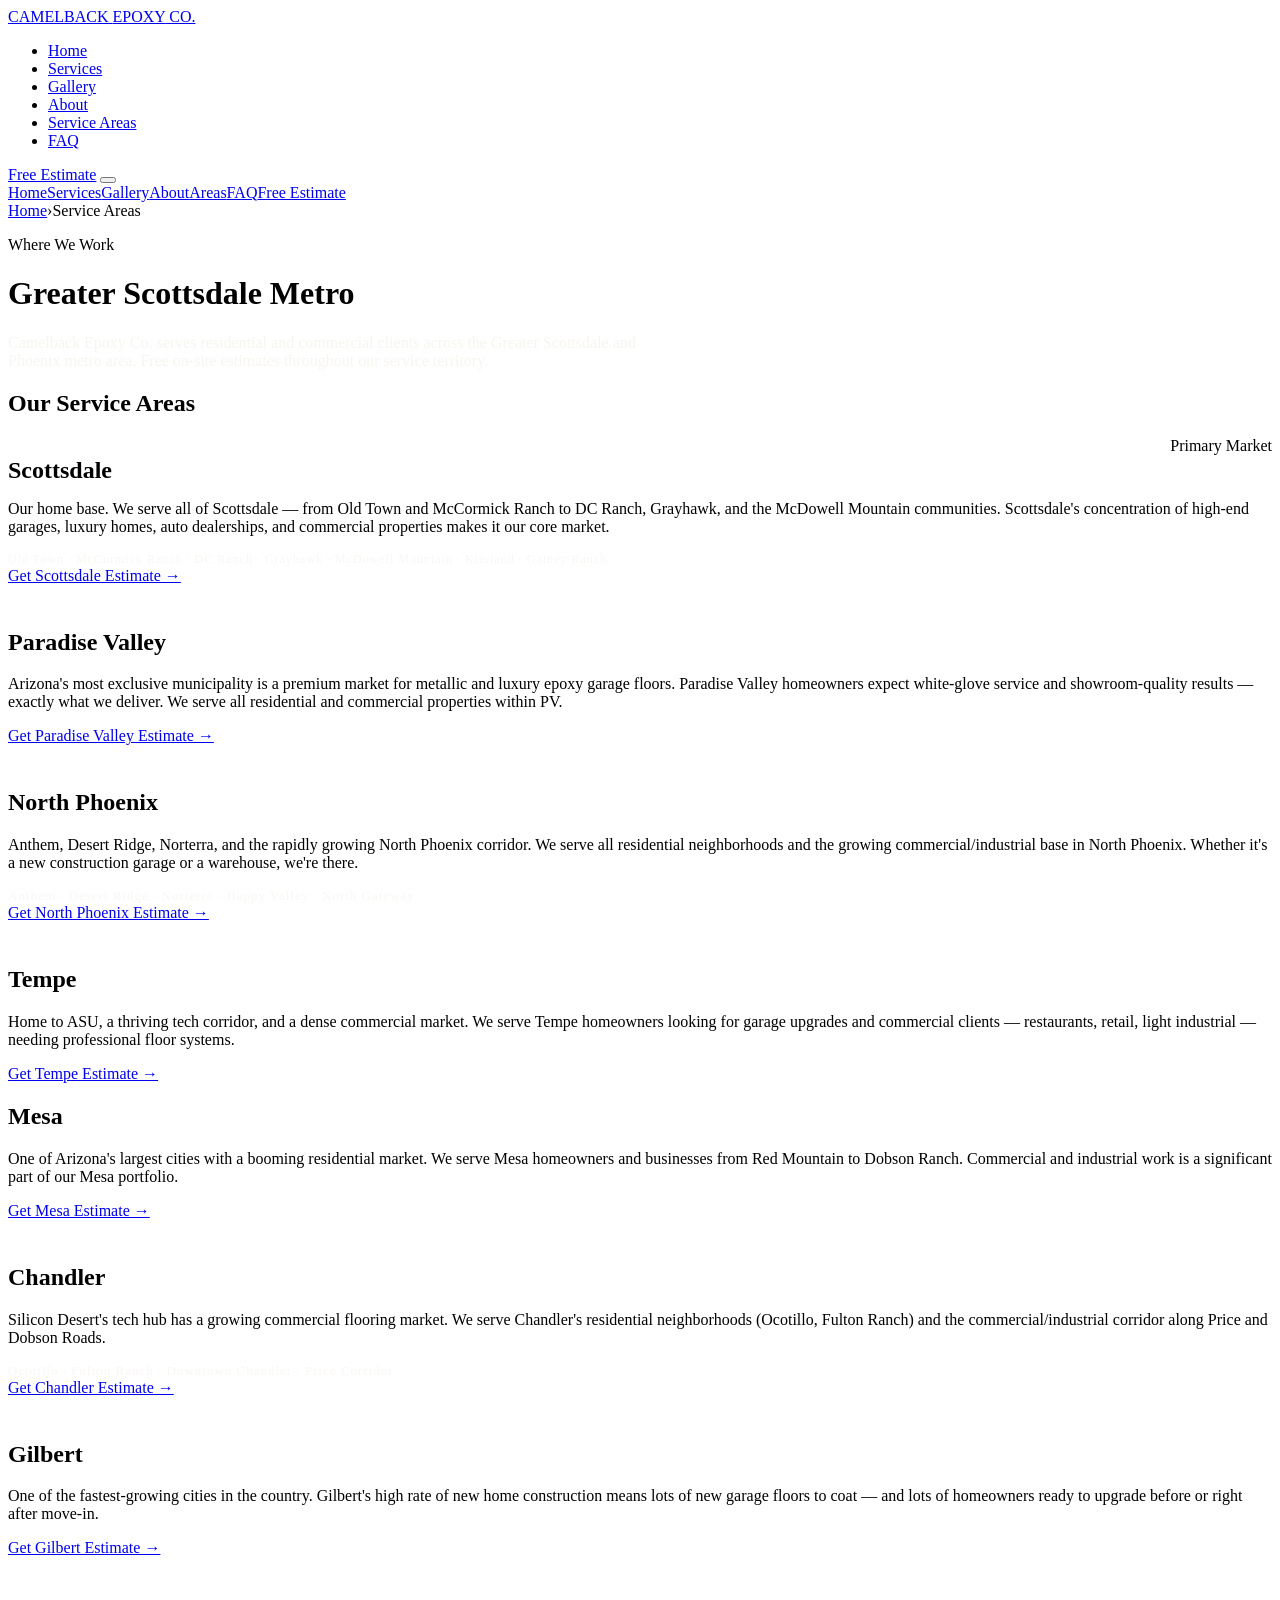
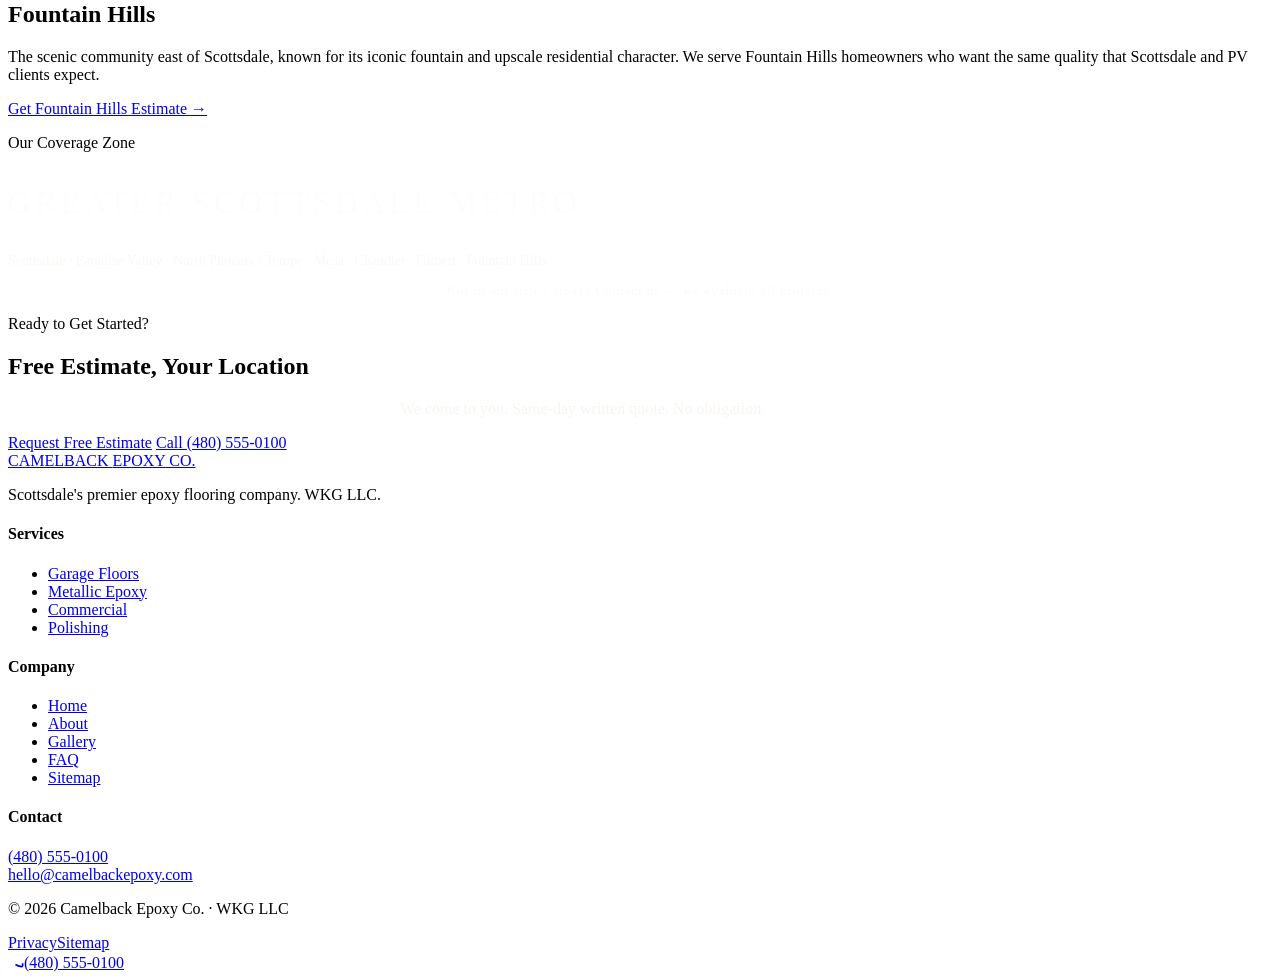
==== service-areas.html @ d3263b3a "Add files via upload" ====
<!DOCTYPE html>
<html lang="en">
<head>
  <meta charset="UTF-8"><meta name="viewport" content="width=device-width, initial-scale=1.0">
  <meta name="description" content="Camelback Epoxy Co. serves Scottsdale, Paradise Valley, North Phoenix, Tempe, Mesa, Chandler, Gilbert, and Fountain Hills. Free on-site estimates throughout Greater Phoenix AZ.">
  <meta name="keywords" content="epoxy flooring Scottsdale AZ, epoxy flooring Paradise Valley, garage floor epoxy North Phoenix, epoxy contractor Tempe AZ, epoxy floor Mesa Arizona, epoxy flooring Chandler AZ, epoxy Gilbert AZ, epoxy Fountain Hills AZ">
  <meta name="robots" content="index, follow">
  <meta property="og:title" content="Service Areas | Camelback Epoxy Co. Greater Scottsdale AZ">
  <meta property="og:url" content="https://camelbackepoxy.com/service-areas.html">
  <title>Epoxy Flooring Service Areas | Scottsdale, Paradise Valley, Phoenix, Tempe AZ</title>
  <link rel="canonical" href="https://camelbackepoxy.com/service-areas.html">
  <link rel="icon" type="image/svg+xml" href="images/favicon.svg">
  <link rel="stylesheet" href="css/style.css">
</head>
<body>
<nav class="nav" role="navigation" aria-label="Main navigation">
  <div class="nav__inner">
    <a href="index.html" class="nav__logo">CAMELBACK <span>EPOXY</span> CO.</a>
    <ul class="nav__links" role="list"><li><a href="index.html">Home</a></li><li><a href="services.html">Services</a></li><li><a href="gallery.html">Gallery</a></li><li><a href="about.html">About</a></li><li><a href="service-areas.html">Service Areas</a></li><li><a href="faq.html">FAQ</a></li></ul>
    <a href="contact.html" class="btn btn--primary nav__cta">Free Estimate</a>
    <button class="nav__hamburger" aria-label="Toggle menu"><span></span><span></span><span></span></button>
  </div>
</nav>
<nav class="nav__mobile" aria-label="Mobile navigation">
  <a href="index.html">Home</a><a href="services.html">Services</a><a href="gallery.html">Gallery</a><a href="about.html">About</a><a href="service-areas.html">Areas</a><a href="faq.html">FAQ</a><a href="contact.html" class="btn btn--primary">Free Estimate</a>
</nav>

<div class="page-hero">
  <div class="page-hero__inner">
    <nav class="breadcrumb mb-16" aria-label="Breadcrumb"><a href="index.html">Home</a><span class="breadcrumb__sep" aria-hidden="true">›</span><span>Service Areas</span></nav>
    <p class="label">Where We Work</p>
    <h1 class="display-lg mt-8">Greater <span class="text-sand">Scottsdale</span> Metro</h1>
    <p class="body-lg mt-16" style="color:rgba(245,240,232,0.65);max-width:640px;">Camelback Epoxy Co. serves residential and commercial clients across the Greater Scottsdale and Phoenix metro area. Free on-site estimates throughout our service territory.</p>
  </div>
</div>

<section class="section" aria-labelledby="areas-heading">
  <div class="container">
    <h2 class="visually-hidden" id="areas-heading">Our Service Areas</h2>
    <div class="grid-2" style="gap:64px;align-items:start;">

      <!-- Area Cards -->
      <div style="display:flex;flex-direction:column;gap:24px;">

        <article id="scottsdale" class="service-card reveal" style="border-color:rgba(200,169,110,0.3);">
          <div style="display:flex;justify-content:space-between;align-items:flex-start;margin-bottom:16px;">
            <h2 class="service-card__title" style="margin-bottom:0;">Scottsdale</h2>
            <span class="area-tag area-tag--active" style="margin:0;">Primary Market</span>
          </div>
          <p class="service-card__body">Our home base. We serve all of Scottsdale — from Old Town and McCormick Ranch to DC Ranch, Grayhawk, and the McDowell Mountain communities. Scottsdale's concentration of high-end garages, luxury homes, auto dealerships, and commercial properties makes it our core market.</p>
          <div style="margin-top:16px;display:flex;flex-wrap:wrap;gap:8px;">
            <span style="font-size:12px;color:rgba(245,240,232,0.5);font-family:var(--font-condensed);letter-spacing:1px;">Old Town · McCormick Ranch · DC Ranch · Grayhawk · McDowell Mountain · Kierland · Gainey Ranch</span>
          </div>
          <a href="contact.html" class="service-card__link" aria-label="Get estimate for Scottsdale">Get Scottsdale Estimate →</a>
        </article>

        <article id="paradise-valley" class="service-card reveal reveal-delay-1">
          <h2 class="service-card__title">Paradise Valley</h2>
          <p class="service-card__body">Arizona's most exclusive municipality is a premium market for metallic and luxury epoxy garage floors. Paradise Valley homeowners expect white-glove service and showroom-quality results — exactly what we deliver. We serve all residential and commercial properties within PV.</p>
          <a href="contact.html" class="service-card__link" aria-label="Get estimate for Paradise Valley">Get Paradise Valley Estimate →</a>
        </article>

        <article id="north-phoenix" class="service-card reveal reveal-delay-2">
          <h2 class="service-card__title">North Phoenix</h2>
          <p class="service-card__body">Anthem, Desert Ridge, Norterra, and the rapidly growing North Phoenix corridor. We serve all residential neighborhoods and the growing commercial/industrial base in North Phoenix. Whether it's a new construction garage or a warehouse, we're there.</p>
          <div style="margin-top:12px;font-size:13px;color:rgba(245,240,232,0.5);font-family:var(--font-condensed);letter-spacing:1px;">Anthem · Desert Ridge · Norterra · Happy Valley · North Gateway</div>
          <a href="contact.html" class="service-card__link" aria-label="Get estimate for North Phoenix">Get North Phoenix Estimate →</a>
        </article>

        <article id="tempe" class="service-card reveal">
          <h2 class="service-card__title">Tempe</h2>
          <p class="service-card__body">Home to ASU, a thriving tech corridor, and a dense commercial market. We serve Tempe homeowners looking for garage upgrades and commercial clients — restaurants, retail, light industrial — needing professional floor systems.</p>
          <a href="contact.html" class="service-card__link" aria-label="Get estimate for Tempe">Get Tempe Estimate →</a>
        </article>

      </div>

      <div style="display:flex;flex-direction:column;gap:24px;">

        <article id="mesa" class="service-card reveal reveal-delay-1">
          <h2 class="service-card__title">Mesa</h2>
          <p class="service-card__body">One of Arizona's largest cities with a booming residential market. We serve Mesa homeowners and businesses from Red Mountain to Dobson Ranch. Commercial and industrial work is a significant part of our Mesa portfolio.</p>
          <a href="contact.html" class="service-card__link" aria-label="Get estimate for Mesa">Get Mesa Estimate →</a>
        </article>

        <article id="chandler" class="service-card reveal reveal-delay-2">
          <h2 class="service-card__title">Chandler</h2>
          <p class="service-card__body">Silicon Desert's tech hub has a growing commercial flooring market. We serve Chandler's residential neighborhoods (Ocotillo, Fulton Ranch) and the commercial/industrial corridor along Price and Dobson Roads.</p>
          <div style="margin-top:12px;font-size:13px;color:rgba(245,240,232,0.5);font-family:var(--font-condensed);letter-spacing:1px;">Ocotillo · Fulton Ranch · Downtown Chandler · Price Corridor</div>
          <a href="contact.html" class="service-card__link" aria-label="Get estimate for Chandler">Get Chandler Estimate →</a>
        </article>

        <article id="gilbert" class="service-card reveal">
          <h2 class="service-card__title">Gilbert</h2>
          <p class="service-card__body">One of the fastest-growing cities in the country. Gilbert's high rate of new home construction means lots of new garage floors to coat — and lots of homeowners ready to upgrade before or right after move-in.</p>
          <a href="contact.html" class="service-card__link" aria-label="Get estimate for Gilbert">Get Gilbert Estimate →</a>
        </article>

        <article id="fountain-hills" class="service-card reveal reveal-delay-1">
          <h2 class="service-card__title">Fountain Hills</h2>
          <p class="service-card__body">The scenic community east of Scottsdale, known for its iconic fountain and upscale residential character. We serve Fountain Hills homeowners who want the same quality that Scottsdale and PV clients expect.</p>
          <a href="contact.html" class="service-card__link" aria-label="Get estimate for Fountain Hills">Get Fountain Hills Estimate →</a>
        </article>

      </div>
    </div>

    <!-- Map placeholder -->
    <div class="mt-64 reveal">
      <div class="area-map" role="img" aria-label="Service area map covering Greater Scottsdale metro">
        <div class="area-map__placeholder">
          <p class="label mb-8">Our Coverage Zone</p>
          <p style="font-family:var(--font-display);font-size:32px;color:rgba(245,240,232,0.15);letter-spacing:4px;">GREATER SCOTTSDALE METRO</p>
          <p style="font-size:14px;color:rgba(245,240,232,0.4);margin-top:8px;">Scottsdale · Paradise Valley · North Phoenix · Tempe · Mesa · Chandler · Gilbert · Fountain Hills</p>
        </div>
      </div>
      <p style="text-align:center;font-size:13px;color:rgba(245,240,232,0.3);margin-top:12px;font-family:var(--font-condensed);letter-spacing:1px;">Not in our listed areas? Contact us — we evaluate all projects.</p>
    </div>

  </div>
</section>

<section class="section cta-section" aria-labelledby="areas-cta-heading">
  <div class="container text-center">
    <p class="label reveal">Ready to Get Started?</p>
    <h2 class="display-md mt-8 mb-24 reveal" id="areas-cta-heading">Free Estimate, <span class="text-sand">Your Location</span></h2>
    <p class="body-lg mb-40 reveal" style="color:rgba(245,240,232,0.65);max-width:480px;margin-left:auto;margin-right:auto;">We come to you. Same-day written quote. No obligation.</p>
    <div class="btn-group reveal" style="justify-content:center;">
      <a href="contact.html" class="btn btn--primary">Request Free Estimate</a>
      <a href="tel:4805550100" class="btn btn--outline">Call (480) 555-0100</a>
    </div>
  </div>
</section>

<footer class="footer" role="contentinfo">
  <div class="footer__main">
    <div class="footer__brand"><a href="index.html" class="nav__logo">CAMELBACK <span>EPOXY</span> CO.</a><p>Scottsdale's premier epoxy flooring company. WKG LLC.</p></div>
    <div><h4 class="footer__heading">Services</h4><ul class="footer__links" role="list"><li><a href="services.html#residential">Garage Floors</a></li><li><a href="services.html#metallic">Metallic Epoxy</a></li><li><a href="services.html#commercial">Commercial</a></li><li><a href="services.html#polishing">Polishing</a></li></ul></div>
    <div><h4 class="footer__heading">Company</h4><ul class="footer__links" role="list"><li><a href="index.html">Home</a></li><li><a href="about.html">About</a></li><li><a href="gallery.html">Gallery</a></li><li><a href="faq.html">FAQ</a></li><li><a href="sitemap.html">Sitemap</a></li></ul></div>
    <div><h4 class="footer__heading">Contact</h4><div class="footer__contact-item"><a href="tel:4805550100">(480) 555-0100</a></div><div class="footer__contact-item"><a href="mailto:hello@camelbackepoxy.com">hello@camelbackepoxy.com</a></div></div>
  </div>
  <div class="footer__bottom"><p class="footer__copy">© 2026 Camelback Epoxy Co. · WKG LLC</p><div class="footer__legal"><a href="privacy.html">Privacy</a><a href="sitemap.html">Sitemap</a></div></div>
</footer>
<div class="sticky-cta"><a href="tel:4805550100" class="sticky-cta__phone" aria-label="Call us"><svg width="16" height="16" viewBox="0 0 24 24" fill="none" stroke="currentColor" stroke-width="2.5"><path d="M22 16.92v3a2 2 0 0 1-2.18 2 19.79 19.79 0 0 1-8.63-3.07"/></svg>(480) 555-0100</a></div>
<script src="js/main.js"></script>
</body>
</html>
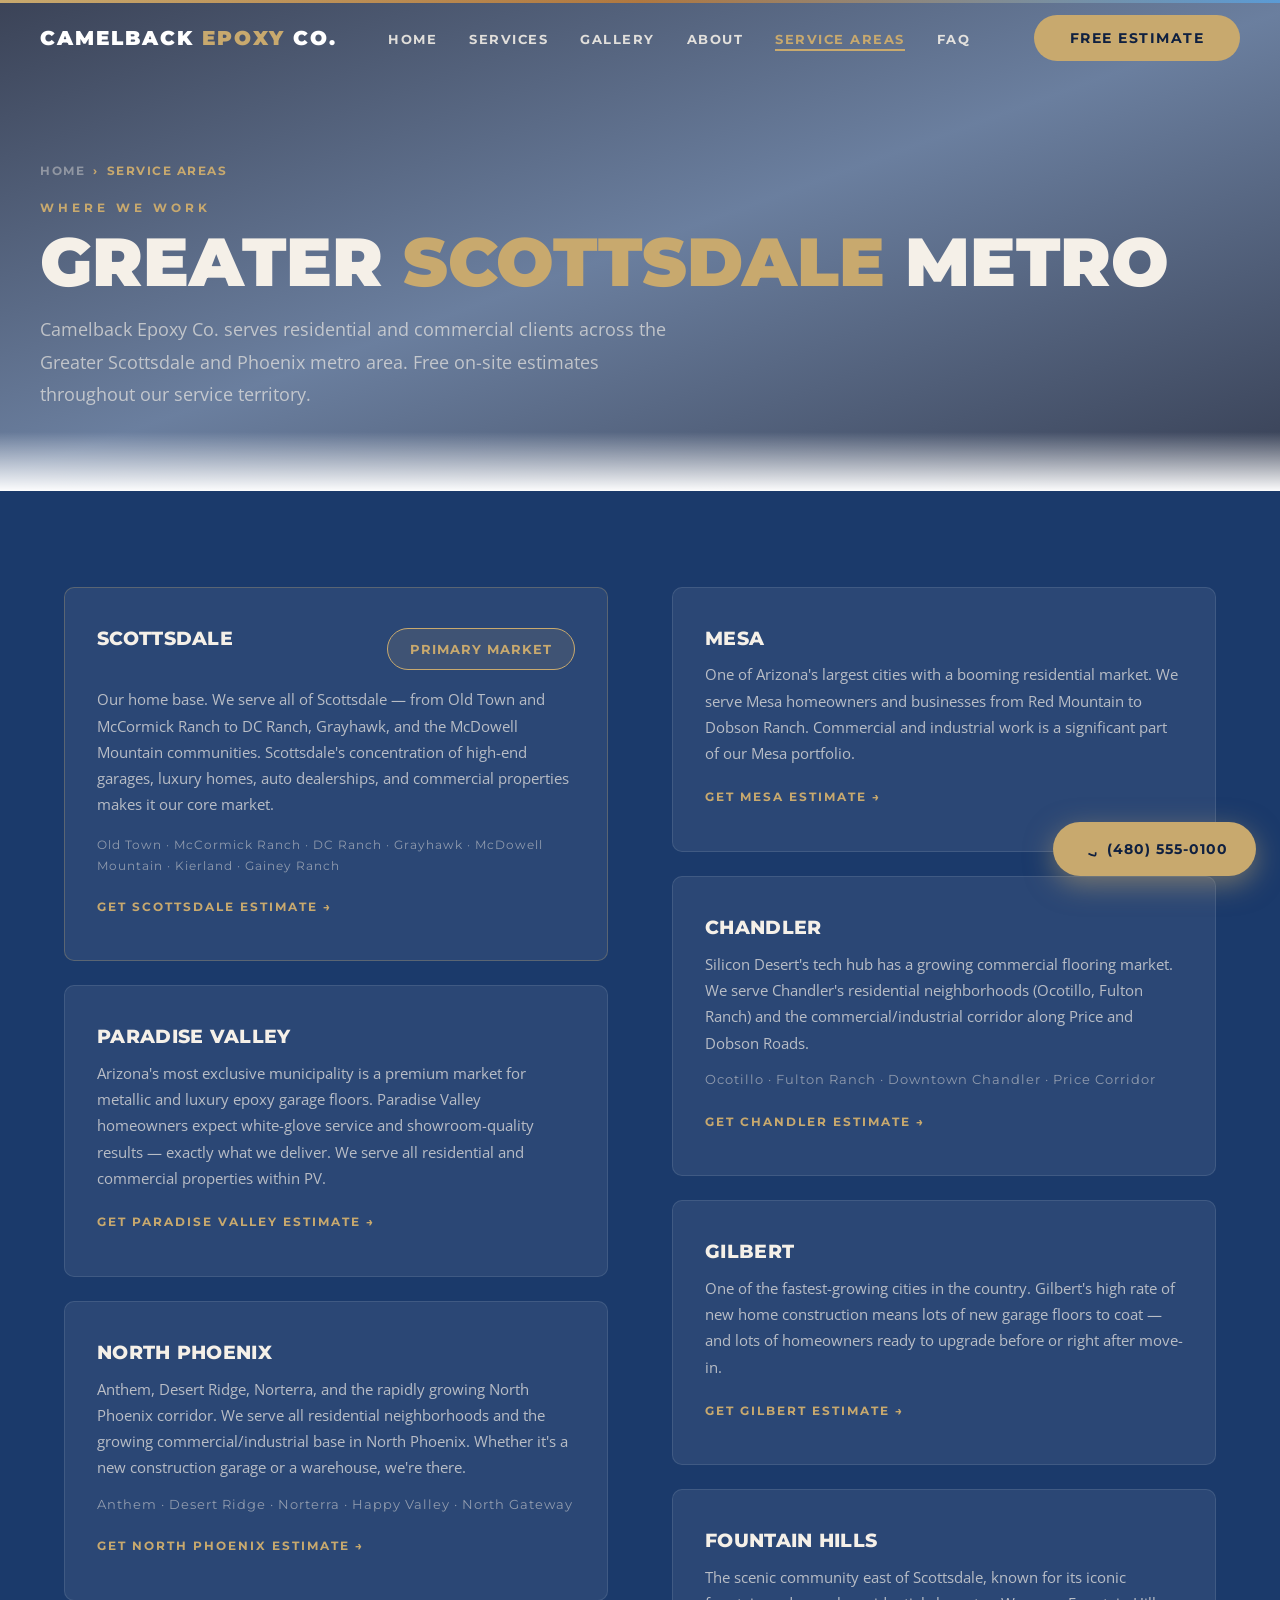
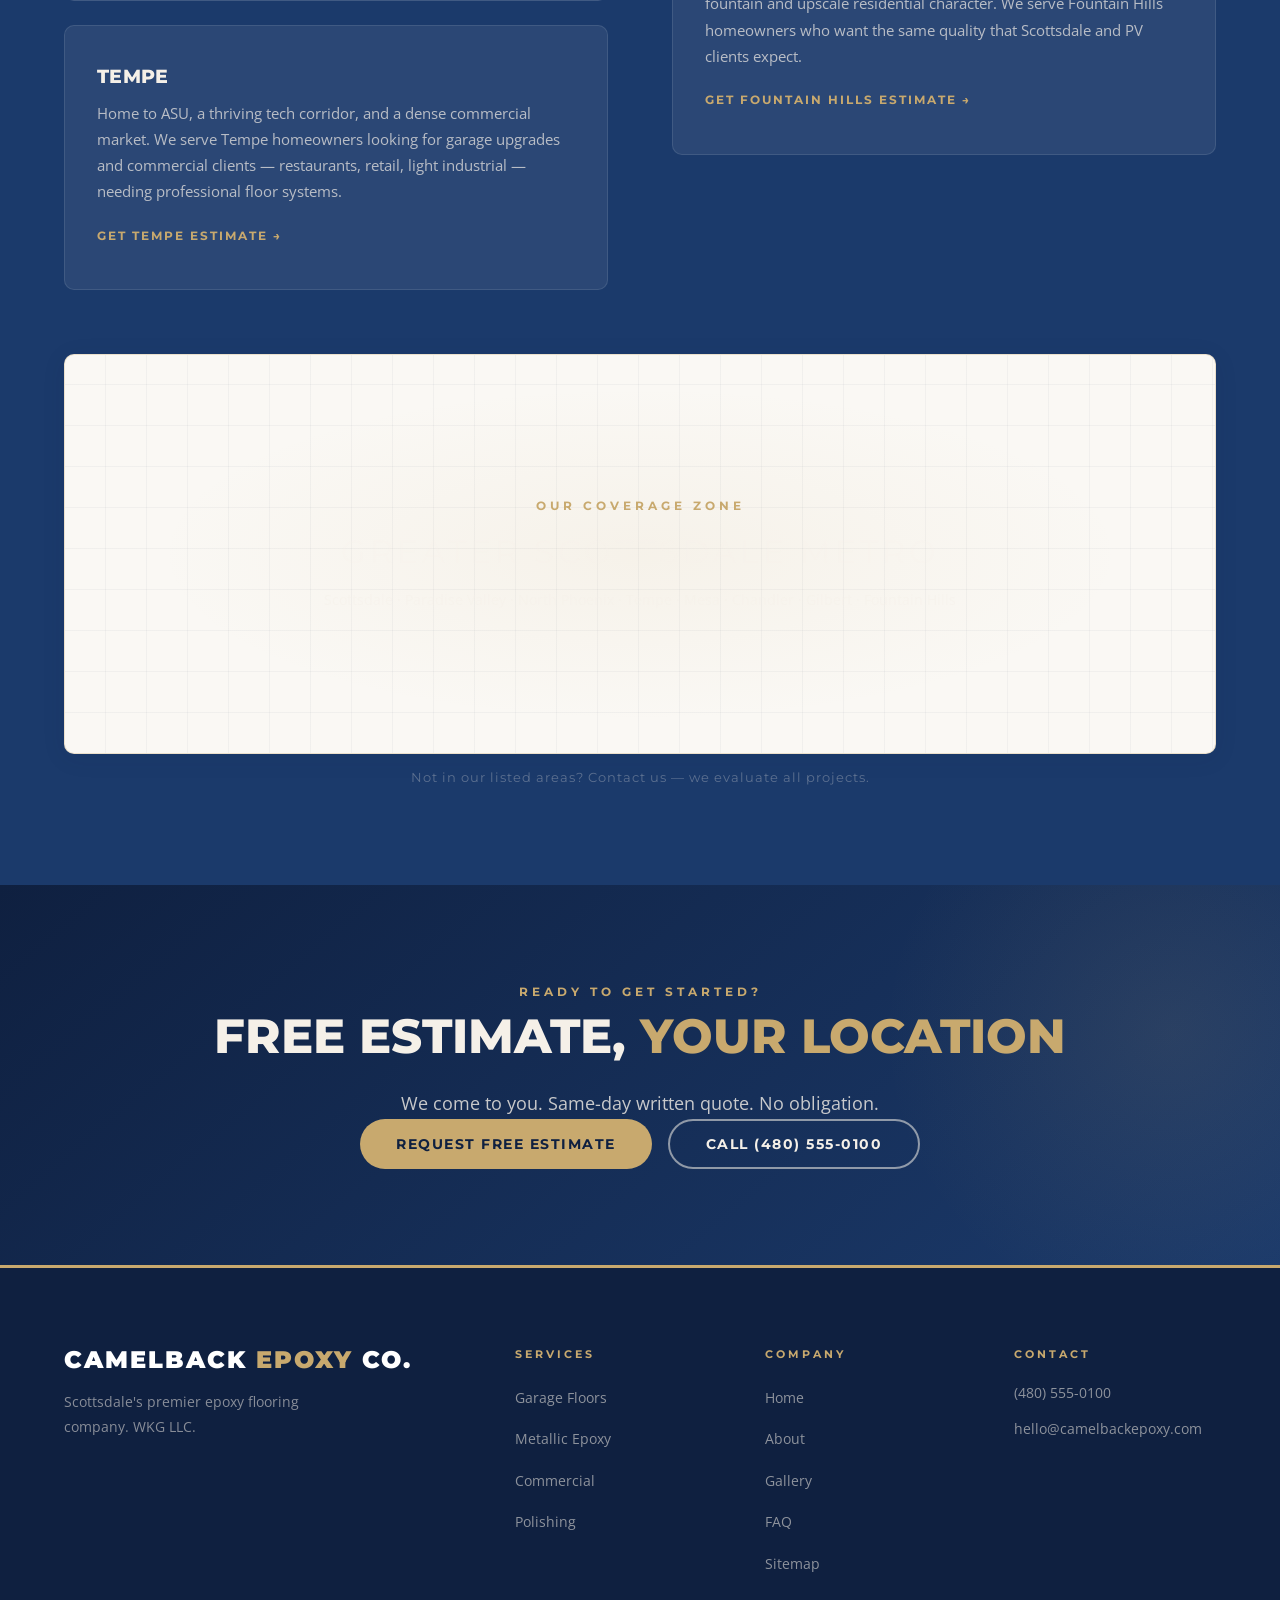
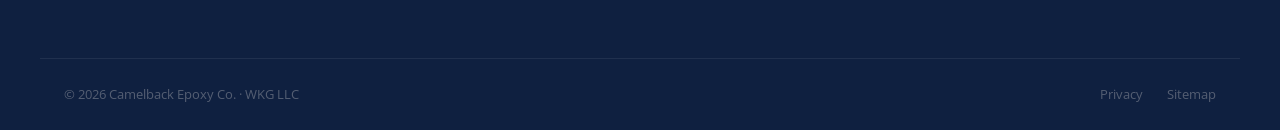
==== commit 877fb412: "Update service-areas.html" ====
--- a/service-areas.html
+++ b/service-areas.html
@@ -25,7 +25,7 @@
   <a href="index.html">Home</a><a href="services.html">Services</a><a href="gallery.html">Gallery</a><a href="about.html">About</a><a href="service-areas.html">Areas</a><a href="faq.html">FAQ</a><a href="contact.html" class="btn btn--primary">Free Estimate</a>
 </nav>
 
-<div class="page-hero">
+<div class="page-hero" style="background: linear-gradient(160deg, rgba(10,20,45,0.80) 0%, rgba(27,58,107,0.65) 50%, rgba(10,20,45,0.82) 100%), url('tyrel-johnson-I9mREsMqQL4-unsplash.jpg') center/cover no-repeat;">
   <div class="page-hero__inner">
     <nav class="breadcrumb mb-16" aria-label="Breadcrumb"><a href="index.html">Home</a><span class="breadcrumb__sep" aria-hidden="true">›</span><span>Service Areas</span></nav>
     <p class="label">Where We Work</p>
@@ -34,7 +34,7 @@
   </div>
 </div>
 
-<section class="section" aria-labelledby="areas-heading">
+<section class="section section--charcoal" aria-labelledby="areas-heading">
   <div class="container">
     <h2 class="visually-hidden" id="areas-heading">Our Service Areas</h2>
     <div class="grid-2" style="gap:64px;align-items:start;">
--- a/css/style.css
+++ b/css/style.css
@@ -0,0 +1,1382 @@
+/* ============================================================
+   CAMELBACK EPOXY CO. — style.css
+   Light & Warm Professional Design · Navy + Gold
+   ============================================================ */
+
+@import url('https://fonts.googleapis.com/css2?family=Montserrat:wght@400;600;700;800;900&family=Open+Sans:ital,wght@0,400;0,600;0,700;1,400&display=swap');
+
+/* ── Variables ── */
+:root {
+  /* Light backgrounds */
+  --white:        #FFFFFF;
+  --bg-warm:      #FAF8F4;
+  --bg-cream:     #F5F0E8;
+  --bg-card:      #F0ECE6;
+
+  /* Navy palette */
+  --navy-deep:    #0F2040;
+  --navy:         #1B3A6B;
+  --navy-mid:     #2A4A7F;
+  --navy-light:   #3D6099;
+
+  /* Gold accent */
+  --sand:         #C8A96E;
+  --sand-dark:    #B07840;
+  --sand-bg:      #FBF5E8;
+  --sand-border:  rgba(200,169,110,0.30);
+
+  /* Light-background text */
+  --text-head:    #1B3A6B;
+  --text-body:    #3D4E5F;
+  --text-muted:   #6B7A8D;
+
+  /* Dark-background text */
+  --cream:        #F5F0E8;
+
+  /* Utility */
+  --danger:       #D64045;
+  --sky:          #5B9BD5;
+
+  /* ── Legacy aliases so inline var() refs still resolve ── */
+  --obsidian:     #0F2040;
+  --charcoal:     #1B3A6B;   /* .section--charcoal bg  */
+  --iron:         #2A4A7F;   /* inline background:var(--iron) card */
+  --slate:        #6B7A8D;
+  --copper:       #B07840;
+
+  /* Typography */
+  --font-display:   'Montserrat', sans-serif;
+  --font-condensed: 'Montserrat', sans-serif;
+  --font-body:      'Open Sans', sans-serif;
+
+  /* Layout */
+  --max-w:        1200px;
+  --section-pad:  96px 0;
+  --radius:       10px;
+  --transition:   0.3s cubic-bezier(0.4, 0, 0.2, 1);
+}
+
+/* ── Reset ── */
+*, *::before, *::after { box-sizing: border-box; margin: 0; padding: 0; }
+html { scroll-behavior: smooth; font-size: 16px; }
+body {
+  background: var(--white);
+  color: var(--text-body);
+  font-family: var(--font-body);
+  font-size: 18px;
+  font-weight: 400;
+  line-height: 1.75;
+  overflow-x: hidden;
+}
+img { max-width: 100%; display: block; }
+a { color: inherit; text-decoration: none; }
+ul { list-style: none; }
+
+/* ── Layout Utilities ── */
+.container { max-width: var(--max-w); margin: 0 auto; padding: 0 24px; }
+
+/* Default section = warm white */
+.section            { padding: var(--section-pad); background: var(--white); }
+.section--light     { background: var(--bg-warm); }
+
+/* Dark navy sections — service cards, stats, areas */
+.section--charcoal  { background: var(--navy); }
+.section--iron      { background: var(--navy-mid); }
+
+.grid-2 { display: grid; grid-template-columns: 1fr 1fr; gap: 32px; }
+.grid-3 { display: grid; grid-template-columns: repeat(3, 1fr); gap: 32px; }
+.grid-4 { display: grid; grid-template-columns: repeat(4, 1fr); gap: 24px; }
+.flex { display: flex; }
+.flex-center { display: flex; align-items: center; justify-content: center; }
+.flex-between { display: flex; align-items: center; justify-content: space-between; }
+.gap-16 { gap: 16px; }
+.gap-24 { gap: 24px; }
+.text-center { text-align: center; }
+.fw-600 { font-weight: 600; }
+.text-sand   { color: var(--sand); }
+.text-sky    { color: var(--sky); }
+.text-copper { color: var(--copper); }
+.visually-hidden {
+  position: absolute; width: 1px; height: 1px;
+  overflow: hidden; clip: rect(0,0,0,0); white-space: nowrap;
+}
+
+.mt-8  { margin-top:  8px; }  .mb-8  { margin-bottom:  8px; }
+.mt-16 { margin-top: 16px; }  .mb-16 { margin-bottom: 16px; }
+.mt-24 { margin-top: 24px; }  .mb-24 { margin-bottom: 24px; }
+.mt-32 { margin-top: 32px; }  .mb-32 { margin-bottom: 32px; }
+.mt-40 { margin-top: 40px; }
+.mt-48 { margin-top: 48px; }  .mb-48 { margin-bottom: 48px; }
+.mt-64 { margin-top: 64px; }  .mb-64 { margin-bottom: 64px; }
+
+/* ── INLINE STYLE OVERRIDES ────────────────────────────────────
+   The HTML has inline style="color:rgba(245,240,232,0.65)" on a few
+   body text elements — that cream color is invisible on white/light
+   backgrounds. We override it only for light-background sections.
+   Dark sections (.section--charcoal, .cta-section) keep cream text.
+──────────────────────────────────────────────────────────────── */
+.section:not(.section--charcoal):not(.section--iron):not(.cta-section) .body-lg,
+.section:not(.section--charcoal):not(.section--iron):not(.cta-section) .section-header__body {
+  color: var(--text-body) !important;
+}
+/* Restore cream for the dark CTA section (overrides rule above) */
+.cta-section .body-lg,
+.cta-section .section-header__body {
+  color: rgba(245,240,232,0.80) !important;
+}
+
+/* ── Typography ── */
+.display-xl {
+  font-family: var(--font-display);
+  font-size: clamp(48px, 8vw, 92px);
+  font-weight: 900;
+  line-height: 1.0;
+  letter-spacing: -1px;
+  text-transform: uppercase;
+}
+.display-lg {
+  font-family: var(--font-display);
+  font-size: clamp(38px, 6vw, 68px);
+  font-weight: 900;
+  line-height: 1.05;
+  text-transform: uppercase;
+}
+.display-md {
+  font-family: var(--font-display);
+  font-size: clamp(28px, 4.5vw, 48px);
+  font-weight: 800;
+  line-height: 1.1;
+  text-transform: uppercase;
+}
+.display-sm {
+  font-family: var(--font-display);
+  font-size: clamp(22px, 3.5vw, 34px);
+  font-weight: 800;
+  line-height: 1.15;
+  text-transform: uppercase;
+}
+.label {
+  font-family: var(--font-condensed);
+  font-size: 12px;
+  font-weight: 700;
+  letter-spacing: 4px;
+  text-transform: uppercase;
+  color: var(--sand);
+}
+.body-lg { font-size: 18px; line-height: 1.8; font-weight: 400; }
+.body-md { font-size: 16px; line-height: 1.7; }
+.body-sm { font-size: 14px; line-height: 1.6; }
+
+h1, h2, h3, h4, h5, h6 {
+  font-family: var(--font-display);
+  font-weight: 800;
+  color: var(--text-head);
+  line-height: 1.15;
+}
+/* Headings on dark sections stay cream */
+.section--charcoal h1, .section--charcoal h2, .section--charcoal h3,
+.section--iron h1,     .section--iron h2,     .section--iron h3,
+.hero h1, .hero h2,    .footer h1, .footer h2, .footer h3,
+.cta-section h1, .cta-section h2, .cta-section h3,
+.page-hero h1, .page-hero h2 {
+  color: var(--cream);
+}
+
+/* ── Buttons ── */
+.btn {
+  display: inline-flex;
+  align-items: center;
+  gap: 10px;
+  font-family: var(--font-condensed);
+  font-size: 14px;
+  font-weight: 700;
+  letter-spacing: 1.5px;
+  text-transform: uppercase;
+  padding: 16px 36px;
+  border: none;
+  cursor: pointer;
+  transition: var(--transition);
+  border-radius: 50px;
+  white-space: nowrap;
+  line-height: 1;
+}
+.btn--primary {
+  background: var(--sand);
+  color: var(--navy-deep);
+}
+.btn--primary:hover {
+  background: var(--sand-dark);
+  transform: translateY(-2px);
+  box-shadow: 0 10px 32px rgba(200,169,110,0.40);
+}
+.btn--outline {
+  background: transparent;
+  color: var(--cream);
+  border: 2px solid rgba(245,240,232,0.55);
+}
+.btn--outline:hover {
+  border-color: var(--cream);
+  background: rgba(245,240,232,0.10);
+  transform: translateY(-2px);
+}
+.btn--outline-sand {
+  background: transparent;
+  color: var(--sand);
+  border: 2px solid var(--sand);
+}
+.btn--outline-sand:hover {
+  background: var(--sand);
+  color: var(--navy-deep);
+  transform: translateY(-2px);
+  box-shadow: 0 8px 28px rgba(200,169,110,0.35);
+}
+.btn--dark {
+  background: var(--navy-deep);
+  color: var(--cream);
+  border: 2px solid rgba(255,255,255,0.12);
+}
+.btn--dark:hover { border-color: var(--sand); color: var(--sand); transform: translateY(-2px); }
+.btn-group { display: flex; gap: 16px; flex-wrap: wrap; }
+
+/* On light sections, outline btn should use navy */
+.section:not(.section--charcoal):not(.section--iron):not(.cta-section) .btn--outline {
+  color: var(--navy);
+  border-color: var(--navy);
+}
+.section:not(.section--charcoal):not(.section--iron):not(.cta-section) .btn--outline:hover {
+  background: var(--navy);
+  color: var(--white);
+}
+
+/* ── Navigation ── */
+.nav {
+  position: fixed;
+  top: 0; left: 0; right: 0;
+  z-index: 1000;
+  padding: 0 24px;
+  transition: background var(--transition), box-shadow var(--transition);
+}
+.nav.scrolled {
+  background: #ffffff;
+  box-shadow: 0 2px 20px rgba(15,32,64,0.10);
+}
+.nav__inner {
+  max-width: var(--max-w);
+  margin: 0 auto;
+  height: 76px;
+  display: flex;
+  align-items: center;
+  justify-content: space-between;
+}
+.nav__logo {
+  font-family: var(--font-display);
+  font-size: 20px;
+  font-weight: 900;
+  letter-spacing: 2px;
+  text-transform: uppercase;
+  color: var(--white);
+  line-height: 1;
+  transition: color var(--transition);
+}
+.nav__logo span { color: var(--sand); }
+.nav.scrolled .nav__logo { color: var(--navy); }
+
+.nav__links { display: flex; align-items: center; gap: 32px; }
+.nav__links a {
+  font-family: var(--font-condensed);
+  font-size: 13px;
+  font-weight: 700;
+  letter-spacing: 1.5px;
+  text-transform: uppercase;
+  color: rgba(245,240,232,0.88);
+  transition: color var(--transition);
+  position: relative;
+}
+.nav.scrolled .nav__links a { color: var(--navy); }
+.nav__links a::after {
+  content: '';
+  position: absolute;
+  bottom: -4px; left: 0; right: 0;
+  height: 2px;
+  background: var(--sand);
+  transform: scaleX(0);
+  transition: transform var(--transition);
+  transform-origin: left;
+}
+.nav__links a:hover,
+.nav__links a.active { color: var(--sand); }
+.nav.scrolled .nav__links a:hover,
+.nav.scrolled .nav__links a.active { color: var(--sand-dark); }
+.nav__links a:hover::after,
+.nav__links a.active::after { transform: scaleX(1); }
+
+.nav__cta { margin-left: 12px; }
+
+.nav__hamburger {
+  display: none;
+  flex-direction: column;
+  gap: 5px;
+  cursor: pointer;
+  padding: 8px;
+  background: none;
+  border: none;
+}
+.nav__hamburger span {
+  display: block;
+  width: 24px;
+  height: 2px;
+  background: var(--cream);
+  transition: var(--transition);
+  border-radius: 2px;
+}
+.nav.scrolled .nav__hamburger span { background: var(--navy); }
+.nav__hamburger.open span:nth-child(1) { transform: rotate(45deg) translate(5px, 5px); }
+.nav__hamburger.open span:nth-child(2) { opacity: 0; transform: scaleX(0); }
+.nav__hamburger.open span:nth-child(3) { transform: rotate(-45deg) translate(5px, -5px); }
+
+.nav__mobile {
+  display: none;
+  position: fixed;
+  top: 76px; left: 0; right: 0; bottom: 0;
+  background: var(--navy-deep);
+  flex-direction: column;
+  align-items: center;
+  justify-content: center;
+  gap: 28px;
+  z-index: 999;
+  border-top: 3px solid var(--sand);
+}
+.nav__mobile.open { display: flex; }
+.nav__mobile a {
+  font-family: var(--font-display);
+  font-size: 26px;
+  font-weight: 900;
+  letter-spacing: 2px;
+  text-transform: uppercase;
+  color: var(--cream);
+  transition: color var(--transition);
+}
+.nav__mobile a:hover { color: var(--sand); }
+.nav__mobile .btn--primary {
+  font-size: 16px;
+  padding: 18px 48px;
+  margin-top: 8px;
+}
+
+/* ── Hero ── */
+.hero {
+  position: relative;
+  min-height: 100vh;
+  display: flex;
+  align-items: center;
+  overflow: hidden;
+  background: var(--navy-deep);
+}
+.hero__bg {
+  position: absolute;
+  inset: 0;
+  background:
+    linear-gradient(140deg, rgba(15,32,64,0.95) 0%, rgba(27,58,107,0.80) 50%, rgba(15,32,64,0.93) 100%),
+    url('../images/hero-floor.jpg') center / cover no-repeat;
+}
+.hero__bg::after {
+  content: '';
+  position: absolute;
+  inset: 0;
+  background:
+    radial-gradient(ellipse 65% 75% at 90% 45%, rgba(200,169,110,0.15) 0%, transparent 65%),
+    radial-gradient(ellipse 40% 55% at 10% 85%, rgba(176,120,64,0.10) 0%, transparent 60%);
+}
+.hero__bg::before {
+  content: '';
+  position: absolute;
+  inset: 0;
+  z-index: 1;
+  opacity: 0.04;
+  background-image: url("data:image/svg+xml,%3Csvg viewBox='0 0 256 256' xmlns='http://www.w3.org/2000/svg'%3E%3Cfilter id='n'%3E%3CfeTurbulence type='fractalNoise' baseFrequency='0.85' numOctaves='4' stitchTiles='stitch'/%3E%3C/filter%3E%3Crect width='100%25' height='100%25' filter='url(%23n)'/%3E%3C/svg%3E");
+  background-size: 200px 200px;
+}
+.hero__content {
+  position: relative;
+  z-index: 2;
+  padding: 148px 24px 108px;
+  max-width: var(--max-w);
+  margin: 0 auto;
+  width: 100%;
+}
+.hero__eyebrow {
+  display: inline-flex;
+  align-items: center;
+  gap: 14px;
+  margin-bottom: 28px;
+  animation: fadeUp 0.8s ease both;
+}
+.hero__eyebrow::before {
+  content: '';
+  display: block;
+  width: 40px;
+  height: 2px;
+  background: var(--sand);
+  flex-shrink: 0;
+}
+.hero__eyebrow .label { color: var(--sand); }
+
+.hero__title {
+  font-family: var(--font-display);
+  font-size: clamp(52px, 9vw, 106px);
+  font-weight: 900;
+  line-height: 0.95;
+  letter-spacing: -1px;
+  text-transform: uppercase;
+  color: var(--white);
+  max-width: 860px;
+  animation: fadeUp 0.8s 0.1s ease both;
+}
+.hero__title .accent { color: var(--sand); display: block; }
+
+.hero__subtitle {
+  margin-top: 28px;
+  font-size: clamp(16px, 2vw, 20px);
+  font-weight: 400;
+  color: rgba(245,240,232,0.82);
+  max-width: 560px;
+  line-height: 1.8;
+  animation: fadeUp 0.8s 0.2s ease both;
+}
+.hero__actions { margin-top: 44px; animation: fadeUp 0.8s 0.3s ease both; }
+
+.hero__badges {
+  display: flex;
+  gap: 12px;
+  margin-top: 52px;
+  flex-wrap: wrap;
+  animation: fadeUp 0.8s 0.4s ease both;
+}
+.hero__badge {
+  display: flex;
+  align-items: center;
+  gap: 10px;
+  background: rgba(15,32,64,0.55);
+  border: 1px solid var(--sand-border);
+  border-radius: 50px;
+  padding: 10px 18px;
+  backdrop-filter: blur(8px);
+}
+.hero__badge-icon {
+  color: var(--sand);
+  font-size: 14px;
+  flex-shrink: 0;
+  line-height: 1;
+}
+.hero__badge-text {
+  font-family: var(--font-condensed);
+  font-size: 12px;
+  font-weight: 700;
+  letter-spacing: 0.5px;
+  color: rgba(245,240,232,0.92);
+  text-transform: uppercase;
+  white-space: nowrap;
+}
+.hero__scroll {
+  position: absolute;
+  bottom: 40px;
+  left: 50%;
+  transform: translateX(-50%);
+  z-index: 2;
+  display: flex;
+  flex-direction: column;
+  align-items: center;
+  gap: 8px;
+  color: rgba(245,240,232,0.40);
+  font-family: var(--font-condensed);
+  font-size: 10px;
+  letter-spacing: 3px;
+  text-transform: uppercase;
+  animation: fadeIn 1s 1.2s ease both;
+}
+.hero__scroll-line {
+  width: 1px;
+  height: 48px;
+  background: linear-gradient(to bottom, var(--sand), transparent);
+  animation: scrollPulse 2.2s ease-in-out infinite;
+}
+
+/* ── Trust Bar ── */
+.trust-bar {
+  background: var(--sand);
+  padding: 16px 24px;
+  position: relative;
+  z-index: 10;
+}
+.trust-bar__inner {
+  max-width: var(--max-w);
+  margin: 0 auto;
+  display: flex;
+  align-items: center;
+  justify-content: center;
+  gap: 40px;
+  flex-wrap: wrap;
+}
+.trust-bar__item {
+  font-family: var(--font-condensed);
+  font-size: 12px;
+  font-weight: 700;
+  letter-spacing: 1.5px;
+  text-transform: uppercase;
+  color: var(--navy-deep);
+  display: flex;
+  align-items: center;
+  gap: 8px;
+}
+.trust-bar__item svg { flex-shrink: 0; }
+.trust-bar__divider {
+  width: 1px;
+  height: 18px;
+  background: rgba(15,32,64,0.22);
+}
+
+/* ── Section Header ── */
+.section-header { margin-bottom: 60px; }
+.section-header--center { text-align: center; }
+.section-header--center .section-header__body { margin: 16px auto 0; max-width: 600px; }
+.section-header__body { margin-top: 16px; max-width: 640px; }
+
+/* On dark sections, section-header body text = cream */
+.section--charcoal .section-header__body,
+.section--iron .section-header__body {
+  color: rgba(245,240,232,0.72);
+}
+/* On light sections - handled by the !important override above */
+
+/* ── Service Cards ── */
+/* These live inside .section--charcoal (navy bg) */
+.service-card {
+  background: rgba(255,255,255,0.07);
+  border: 1px solid rgba(255,255,255,0.10);
+  border-radius: var(--radius);
+  padding: 40px 32px;
+  transition: var(--transition);
+  position: relative;
+  overflow: hidden;
+}
+.service-card::before {
+  content: '';
+  position: absolute;
+  top: 0; left: 0; right: 0;
+  height: 3px;
+  background: linear-gradient(90deg, var(--sand), var(--sand-dark));
+  transform: scaleX(0);
+  transform-origin: left;
+  transition: transform 0.35s ease;
+}
+.service-card:hover {
+  border-color: rgba(200,169,110,0.40);
+  transform: translateY(-6px);
+  box-shadow: 0 20px 56px rgba(0,0,0,0.30);
+  background: rgba(255,255,255,0.11);
+}
+.service-card:hover::before { transform: scaleX(1); }
+.service-card__icon {
+  width: 56px;
+  height: 56px;
+  background: rgba(200,169,110,0.14);
+  border: 1px solid var(--sand-border);
+  border-radius: var(--radius);
+  display: flex;
+  align-items: center;
+  justify-content: center;
+  margin-bottom: 24px;
+  font-size: 24px;
+  line-height: 1;
+}
+.service-card__title {
+  font-family: var(--font-display);
+  font-size: 19px;
+  font-weight: 800;
+  text-transform: uppercase;
+  letter-spacing: 0.3px;
+  margin-bottom: 12px;
+  color: var(--white);
+}
+.service-card__body {
+  font-size: 15px;
+  color: rgba(245,240,232,0.70);
+  line-height: 1.75;
+}
+.service-card__price {
+  margin-top: 20px;
+  font-family: var(--font-condensed);
+  font-size: 13px;
+  font-weight: 700;
+  letter-spacing: 1px;
+  color: var(--sand);
+}
+.service-card__link {
+  display: inline-flex;
+  align-items: center;
+  gap: 6px;
+  margin-top: 20px;
+  font-family: var(--font-condensed);
+  font-size: 12px;
+  font-weight: 700;
+  letter-spacing: 2px;
+  text-transform: uppercase;
+  color: var(--sand);
+  transition: gap var(--transition);
+}
+.service-card__link:hover { gap: 12px; }
+
+/* ── Stats Bar ── */
+/* .stats-bar is inside .section--charcoal (navy) */
+.stats-bar { padding: 72px 0; }
+.stats-grid {
+  display: grid;
+  grid-template-columns: repeat(4, 1fr);
+  gap: 2px;
+  background: rgba(255,255,255,0.08);
+  border-radius: var(--radius);
+  overflow: hidden;
+}
+.stat-item {
+  background: rgba(255,255,255,0.04);
+  padding: 52px 24px;
+  text-align: center;
+  transition: background var(--transition);
+}
+.stat-item:hover { background: rgba(200,169,110,0.10); }
+.stat-item__number {
+  font-family: var(--font-display);
+  font-size: 64px;
+  font-weight: 900;
+  line-height: 1;
+  color: var(--sand);
+  letter-spacing: -1px;
+}
+.stat-item__label {
+  margin-top: 10px;
+  font-family: var(--font-condensed);
+  font-size: 12px;
+  font-weight: 700;
+  letter-spacing: 2.5px;
+  text-transform: uppercase;
+  color: rgba(245,240,232,0.52);
+}
+
+/* ── Process Steps ── */
+/* The process panel uses inline background:var(--iron) — a navy card on the
+   white "Why Camelback" section, giving it a great dark-panel contrast. */
+.process-step {
+  display: flex;
+  gap: 24px;
+  padding: 32px 0;
+  border-bottom: 1px solid rgba(255,255,255,0.08);
+  transition: var(--transition);
+}
+.process-step:last-child { border-bottom: none; padding-bottom: 0; }
+.process-step:first-child { padding-top: 0; }
+.process-step:hover .process-step__num {
+  color: var(--sand);
+  border-color: var(--sand);
+  background: rgba(200,169,110,0.12);
+}
+.process-step__num {
+  font-family: var(--font-display);
+  font-size: 36px;
+  font-weight: 900;
+  line-height: 1;
+  color: rgba(200,169,110,0.35);
+  border: 2px solid rgba(200,169,110,0.22);
+  width: 68px;
+  height: 68px;
+  display: flex;
+  align-items: center;
+  justify-content: center;
+  flex-shrink: 0;
+  transition: var(--transition);
+  border-radius: var(--radius);
+}
+.process-step__content { flex: 1; padding-top: 4px; }
+.process-step__title {
+  font-family: var(--font-display);
+  font-size: 17px;
+  font-weight: 800;
+  text-transform: uppercase;
+  color: var(--white);
+  margin-bottom: 6px;
+}
+.process-step__body {
+  font-size: 14px;
+  color: rgba(245,240,232,0.65);
+  line-height: 1.7;
+}
+
+/* ── Testimonials ── */
+/* .testimonial-card on a white .section background */
+.testimonial-card {
+  background: var(--bg-card);
+  border-radius: var(--radius);
+  padding: 36px;
+  border-left: 4px solid var(--sand);
+  box-shadow: 0 4px 24px rgba(15,32,64,0.08);
+  transition: transform var(--transition), box-shadow var(--transition);
+}
+.testimonial-card:hover {
+  transform: translateY(-4px);
+  box-shadow: 0 16px 48px rgba(15,32,64,0.14);
+}
+.testimonial-card__stars {
+  display: flex;
+  gap: 3px;
+  color: var(--sand);
+  font-size: 18px;
+  margin-bottom: 16px;
+  letter-spacing: 2px;
+}
+.testimonial-card__quote {
+  font-size: 15px;
+  font-style: italic;
+  font-weight: 400;
+  line-height: 1.85;
+  color: var(--text-body);
+  margin-bottom: 24px;
+}
+.testimonial-card__author {
+  display: flex;
+  align-items: center;
+  gap: 14px;
+}
+.testimonial-card__avatar {
+  width: 48px;
+  height: 48px;
+  border-radius: 50%;
+  background: linear-gradient(135deg, var(--sand), var(--sand-dark));
+  display: flex;
+  align-items: center;
+  justify-content: center;
+  font-family: var(--font-condensed);
+  font-weight: 700;
+  font-size: 16px;
+  color: var(--navy-deep);
+  flex-shrink: 0;
+}
+.testimonial-card__name {
+  font-family: var(--font-condensed);
+  font-size: 15px;
+  font-weight: 700;
+  color: var(--text-head);
+  letter-spacing: 0.3px;
+}
+.testimonial-card__location {
+  font-size: 13px;
+  color: var(--text-muted);
+  margin-top: 2px;
+}
+
+/* ── Gallery Grid ── */
+.gallery-grid {
+  display: grid;
+  grid-template-columns: repeat(3, 1fr);
+  gap: 6px;
+  border-radius: var(--radius);
+  overflow: hidden;
+}
+.gallery-item {
+  position: relative;
+  aspect-ratio: 4 / 3;
+  overflow: hidden;
+  cursor: pointer;
+  background: var(--navy-mid);
+}
+.gallery-item__img { width: 100%; height: 100%; object-fit: cover; transition: transform 0.5s ease; }
+.gallery-item:hover .gallery-item__img { transform: scale(1.06); }
+.gallery-item__overlay {
+  position: absolute;
+  inset: 0;
+  background: linear-gradient(to top, rgba(15,32,64,0.92) 0%, transparent 55%);
+  display: flex;
+  align-items: flex-end;
+  padding: 20px;
+  opacity: 0;
+  transition: opacity var(--transition);
+}
+.gallery-item:hover .gallery-item__overlay { opacity: 1; }
+.gallery-item__label {
+  font-family: var(--font-condensed);
+  font-size: 13px;
+  font-weight: 700;
+  letter-spacing: 1.5px;
+  text-transform: uppercase;
+  color: var(--white);
+}
+/* Epoxy floor color simulations */
+.gallery-item--epoxy-1 { background: linear-gradient(135deg,#2a2218 0%,#1a1508 30%,#3d300d 60%,#2a1f06 100%); }
+.gallery-item--epoxy-2 { background: linear-gradient(135deg,#0f1a32 0%,#162240 40%,#0d2e55 70%,#3d2865 100%); }
+.gallery-item--epoxy-3 { background: linear-gradient(135deg,#c8936b 0%,#b8815a 30%,#987050 60%,#7a5840 100%); }
+.gallery-item--epoxy-4 { background: linear-gradient(135deg,#0f200f 0%,#1e3a1e 40%,#2a4a2a 70%,#376037 100%); }
+.gallery-item--epoxy-5 { background: linear-gradient(135deg,#1a1a2a 0%,#111128 30%,#080818 60%,#1e1e3a 100%); }
+.gallery-item--epoxy-6 { background: linear-gradient(135deg,#2e1e0e 0%,#3e2e1e 30%,#4e3e2e 60%,#5e4e3e 100%); }
+.gallery-item::after {
+  content: '';
+  position: absolute;
+  inset: 0;
+  background: repeating-linear-gradient(
+    45deg, transparent, transparent 3px,
+    rgba(255,255,255,0.012) 3px, rgba(255,255,255,0.012) 6px
+  );
+  pointer-events: none;
+}
+
+/* Gallery masonry / card (gallery.html) */
+.gallery-masonry { display: grid; grid-template-columns: repeat(3,1fr); gap: 20px; }
+.gallery-card {
+  border-radius: var(--radius);
+  overflow: hidden;
+  background: var(--bg-warm);
+  border: 1px solid rgba(200,169,110,0.18);
+  transition: var(--transition);
+  box-shadow: 0 2px 12px rgba(15,32,64,0.07);
+}
+.gallery-card:hover { transform: translateY(-4px); box-shadow: 0 16px 40px rgba(15,32,64,0.14); }
+.gallery-card__floor { height: 220px; background: var(--navy-mid); }
+.gallery-card__info { padding: 20px 24px; }
+.gallery-card__title {
+  font-family: var(--font-display);
+  font-size: 16px;
+  font-weight: 800;
+  text-transform: uppercase;
+  color: var(--text-head);
+  margin-bottom: 6px;
+}
+.gallery-card__tag {
+  font-family: var(--font-condensed);
+  font-size: 11px;
+  font-weight: 700;
+  letter-spacing: 2px;
+  text-transform: uppercase;
+  color: var(--sand);
+}
+
+/* Filter bar (gallery.html) */
+.filter-bar { display: flex; gap: 10px; flex-wrap: wrap; margin-bottom: 40px; }
+.filter-btn {
+  font-family: var(--font-condensed);
+  font-size: 12px;
+  font-weight: 700;
+  letter-spacing: 1.5px;
+  text-transform: uppercase;
+  padding: 10px 22px;
+  border-radius: 50px;
+  border: 1px solid var(--sand-border);
+  background: transparent;
+  color: var(--text-muted);
+  cursor: pointer;
+  transition: var(--transition);
+}
+.filter-btn:hover,
+.filter-btn.active { background: var(--sand); border-color: var(--sand); color: var(--navy-deep); }
+
+/* ── CTA / Lead Capture Section ── */
+.cta-section {
+  background: linear-gradient(140deg, var(--navy-deep) 0%, var(--navy) 100%);
+  position: relative;
+  overflow: hidden;
+}
+.cta-section::before {
+  content: '';
+  position: absolute;
+  top: -40%; right: -15%;
+  width: 600px; height: 600px;
+  border-radius: 50%;
+  background: radial-gradient(circle, rgba(200,169,110,0.10) 0%, transparent 68%);
+  pointer-events: none;
+}
+.cta-section .container { position: relative; z-index: 1; }
+
+/* ── Lead Form ── */
+.lead-form {
+  background: rgba(255,255,255,0.06);
+  border: 1px solid var(--sand-border);
+  border-radius: var(--radius);
+  padding: 44px 40px;
+}
+.form-group { margin-bottom: 20px; }
+.form-label {
+  display: block;
+  font-family: var(--font-condensed);
+  font-size: 11px;
+  font-weight: 700;
+  letter-spacing: 2px;
+  text-transform: uppercase;
+  color: var(--sand);
+  margin-bottom: 8px;
+}
+.form-label--dark { color: var(--text-muted); }
+.form-input,
+.form-select,
+.form-textarea {
+  width: 100%;
+  padding: 14px 18px;
+  background: rgba(15,32,64,0.55);
+  border: 1px solid rgba(255,255,255,0.12);
+  border-radius: 8px;
+  color: var(--cream);
+  font-family: var(--font-body);
+  font-size: 16px;
+  line-height: 1.5;
+  transition: border-color var(--transition), box-shadow var(--transition);
+  appearance: none;
+}
+.form-input::placeholder,
+.form-textarea::placeholder { color: rgba(245,240,232,0.32); }
+.form-input:focus,
+.form-select:focus,
+.form-textarea:focus {
+  outline: none;
+  border-color: var(--sand);
+  box-shadow: 0 0 0 3px rgba(200,169,110,0.18);
+}
+.form-input--light,
+.form-select--light,
+.form-textarea--light {
+  background: #FAF7F2;
+  border-color: rgba(0,0,0,0.12);
+  color: var(--navy-deep);
+}
+.form-select option { background: var(--navy); color: var(--cream); }
+.form-textarea { resize: vertical; min-height: 100px; }
+.form-row { display: grid; grid-template-columns: 1fr 1fr; gap: 20px; }
+.form-disclaimer { font-size: 12px; color: rgba(245,240,232,0.40); line-height: 1.6; }
+
+/* ── FAQ Accordion ── */
+.faq-item { border-bottom: 1px solid rgba(15,32,64,0.10); }
+.faq-item:first-child { border-top: 1px solid rgba(15,32,64,0.10); }
+/* Dark-section FAQ */
+.section--charcoal .faq-item,
+.section--iron .faq-item { border-color: rgba(255,255,255,0.07); }
+.section--charcoal .faq-item:first-child,
+.section--iron .faq-item:first-child { border-color: rgba(255,255,255,0.07); }
+
+.faq-question {
+  display: flex;
+  align-items: center;
+  justify-content: space-between;
+  padding: 24px 0;
+  cursor: pointer;
+  font-family: var(--font-condensed);
+  font-size: 18px;
+  font-weight: 700;
+  letter-spacing: 0.3px;
+  color: var(--text-head);
+  transition: color var(--transition);
+  background: none;
+  border: none;
+  width: 100%;
+  text-align: left;
+  gap: 16px;
+}
+.section--charcoal .faq-question,
+.section--iron .faq-question { color: var(--cream); }
+.faq-question:hover,
+.faq-question.open { color: var(--sand); }
+.faq-icon {
+  width: 28px;
+  height: 28px;
+  border: 1.5px solid var(--sand-border);
+  border-radius: 50%;
+  display: flex;
+  align-items: center;
+  justify-content: center;
+  flex-shrink: 0;
+  font-size: 18px;
+  color: var(--sand);
+  transition: transform var(--transition), background var(--transition);
+  line-height: 1;
+}
+.faq-question.open .faq-icon {
+  transform: rotate(45deg);
+  background: var(--sand-bg);
+}
+.faq-answer {
+  display: none;
+  padding: 0 0 28px;
+  font-size: 16px;
+  color: var(--text-body);
+  line-height: 1.8;
+  max-width: 740px;
+}
+.section--charcoal .faq-answer,
+.section--iron .faq-answer { color: rgba(245,240,232,0.70); }
+.faq-answer.open { display: block; }
+
+/* ── Area Tags ── */
+.area-tags { display: flex; flex-wrap: wrap; gap: 10px; }
+.area-tag {
+  background: rgba(255,255,255,0.07);
+  border: 1px solid var(--sand-border);
+  border-radius: 50px;
+  padding: 9px 22px;
+  font-family: var(--font-condensed);
+  font-size: 13px;
+  font-weight: 700;
+  letter-spacing: 1px;
+  text-transform: uppercase;
+  color: rgba(245,240,232,0.75);
+  transition: var(--transition);
+}
+.area-tag:hover { border-color: var(--sand); color: var(--sand); background: rgba(200,169,110,0.12); }
+.area-tag--active { border-color: var(--sand); color: var(--sand); background: rgba(200,169,110,0.12); }
+
+/* ── Feature List ── */
+.feature-list { display: flex; flex-direction: column; gap: 18px; }
+.feature-item { display: flex; align-items: flex-start; gap: 16px; }
+.feature-icon {
+  width: 28px;
+  height: 28px;
+  background: var(--sand-bg);
+  border-radius: 50%;
+  display: flex;
+  align-items: center;
+  justify-content: center;
+  color: var(--sand-dark);
+  flex-shrink: 0;
+  margin-top: 2px;
+  font-size: 13px;
+  font-weight: 700;
+  border: 1px solid var(--sand-border);
+}
+/* On dark sections, feature icon bg switches */
+.section--charcoal .feature-icon,
+.section--iron .feature-icon,
+.cta-section .feature-icon {
+  background: rgba(200,169,110,0.14);
+  color: var(--sand);
+}
+.feature-text { font-size: 16px; color: var(--text-body); line-height: 1.65; }
+.feature-text strong { color: var(--text-head); font-weight: 700; }
+.section--charcoal .feature-text,
+.section--iron .feature-text,
+.cta-section .feature-text { color: rgba(245,240,232,0.78); }
+.section--charcoal .feature-text strong,
+.section--iron .feature-text strong,
+.cta-section .feature-text strong { color: var(--white); }
+
+/* ── Pricing Cards ── */
+.pricing-card {
+  background: var(--bg-warm);
+  border: 1px solid rgba(15,32,64,0.10);
+  border-radius: var(--radius);
+  padding: 40px 32px;
+  position: relative;
+  transition: var(--transition);
+  box-shadow: 0 2px 16px rgba(15,32,64,0.06);
+}
+.pricing-card--featured {
+  border-color: var(--sand);
+  background: linear-gradient(160deg, var(--white) 0%, var(--sand-bg) 100%);
+}
+.pricing-card:hover { transform: translateY(-5px); box-shadow: 0 20px 48px rgba(15,32,64,0.12); }
+.pricing-card__badge {
+  position: absolute;
+  top: -13px; left: 50%;
+  transform: translateX(-50%);
+  background: var(--sand);
+  color: var(--navy-deep);
+  font-family: var(--font-condensed);
+  font-size: 11px;
+  font-weight: 700;
+  letter-spacing: 2px;
+  text-transform: uppercase;
+  padding: 4px 18px;
+  border-radius: 50px;
+  white-space: nowrap;
+}
+.pricing-card__name {
+  font-family: var(--font-condensed);
+  font-size: 13px;
+  font-weight: 700;
+  letter-spacing: 3px;
+  text-transform: uppercase;
+  color: var(--sand-dark);
+  margin-bottom: 10px;
+}
+.pricing-card__price {
+  font-family: var(--font-display);
+  font-size: 52px;
+  font-weight: 900;
+  line-height: 1;
+  color: var(--navy);
+  margin-bottom: 4px;
+}
+.pricing-card__price-note { font-size: 13px; color: var(--text-muted); }
+.pricing-card__divider { height: 1px; background: rgba(15,32,64,0.08); margin: 24px 0; }
+.pricing-card__features { display: flex; flex-direction: column; gap: 12px; margin-bottom: 32px; }
+.pricing-card__feature {
+  display: flex;
+  align-items: center;
+  gap: 10px;
+  font-size: 14px;
+  color: var(--text-body);
+}
+.pricing-card__feature::before { content: '✓'; color: var(--sand-dark); font-weight: 700; flex-shrink: 0; }
+
+/* ── Page Hero (inner pages) ── */
+.page-hero {
+  padding: 160px 24px 80px;
+  background: var(--navy);
+  position: relative;
+  overflow: hidden;
+}
+.page-hero::before {
+  content: '';
+  position: absolute;
+  top: 0; left: 0; right: 0;
+  height: 3px;
+  background: linear-gradient(90deg, var(--sand), var(--sand-dark), var(--sky));
+}
+.page-hero::after {
+  content: '';
+  position: absolute;
+  bottom: -1px; left: 0; right: 0;
+  height: 60px;
+  background: linear-gradient(to bottom, transparent, var(--white));
+}
+.page-hero__inner { max-width: var(--max-w); margin: 0 auto; }
+.page-hero__breadcrumb {
+  display: flex;
+  align-items: center;
+  gap: 8px;
+  font-family: var(--font-condensed);
+  font-size: 12px;
+  font-weight: 700;
+  letter-spacing: 1.5px;
+  text-transform: uppercase;
+  color: rgba(245,240,232,0.45);
+  margin-bottom: 20px;
+  flex-wrap: wrap;
+}
+.page-hero__breadcrumb a:hover { color: var(--sand); }
+.page-hero__breadcrumb span { color: var(--sand); }
+
+/* ── Breadcrumb ── */
+.breadcrumb {
+  display: flex;
+  align-items: center;
+  gap: 8px;
+  font-family: var(--font-condensed);
+  font-size: 12px;
+  font-weight: 700;
+  letter-spacing: 1.5px;
+  text-transform: uppercase;
+  flex-wrap: wrap;
+}
+.breadcrumb a { color: rgba(245,240,232,0.40); transition: color var(--transition); }
+.breadcrumb a:hover { color: var(--sand); }
+.breadcrumb span { color: var(--sand); }
+.breadcrumb__sep { color: rgba(245,240,232,0.20); }
+
+/* ── Area Map ── */
+.area-map {
+  background: var(--bg-warm);
+  border-radius: var(--radius);
+  height: 400px;
+  position: relative;
+  overflow: hidden;
+  display: flex;
+  align-items: center;
+  justify-content: center;
+  border: 1px solid var(--sand-border);
+  box-shadow: 0 4px 24px rgba(15,32,64,0.08);
+}
+.area-map__placeholder { text-align: center; z-index: 2; position: relative; }
+.area-map::before {
+  content: '';
+  position: absolute;
+  inset: 0;
+  background:
+    radial-gradient(ellipse 60% 60% at 50% 50%, rgba(200,169,110,0.08) 0%, transparent 70%),
+    repeating-linear-gradient(0deg, transparent, transparent 40px, rgba(15,32,64,0.04) 40px, rgba(15,32,64,0.04) 41px),
+    repeating-linear-gradient(90deg, transparent, transparent 40px, rgba(15,32,64,0.04) 40px, rgba(15,32,64,0.04) 41px);
+}
+
+/* ── Footer ── */
+.footer {
+  background: var(--navy-deep);
+  border-top: 3px solid var(--sand);
+}
+.footer__main {
+  padding: 80px 24px;
+  max-width: var(--max-w);
+  margin: 0 auto;
+  display: grid;
+  grid-template-columns: 2fr 1fr 1fr 1fr;
+  gap: 48px;
+}
+.footer__brand .nav__logo {
+  font-size: 24px;
+  margin-bottom: 18px;
+  display: block;
+  color: var(--white);
+}
+.footer__brand .nav__logo span { color: var(--sand); }
+.footer__brand p { font-size: 14px; color: rgba(245,240,232,0.52); line-height: 1.75; max-width: 280px; }
+.footer__heading {
+  font-family: var(--font-condensed);
+  font-size: 11px;
+  font-weight: 700;
+  letter-spacing: 3px;
+  text-transform: uppercase;
+  color: var(--sand);
+  margin-bottom: 20px;
+}
+.footer__links { display: flex; flex-direction: column; gap: 10px; }
+.footer__links a { font-size: 14px; color: rgba(245,240,232,0.55); transition: color var(--transition); }
+.footer__links a:hover { color: var(--sand); }
+.footer__contact-item {
+  display: flex;
+  align-items: center;
+  gap: 10px;
+  font-size: 14px;
+  color: rgba(245,240,232,0.55);
+  margin-bottom: 12px;
+}
+.footer__contact-item svg { color: var(--sand); flex-shrink: 0; }
+.footer__contact-item a:hover { color: var(--sand); }
+.footer__bottom {
+  padding: 24px;
+  border-top: 1px solid rgba(255,255,255,0.07);
+  max-width: var(--max-w);
+  margin: 0 auto;
+  display: flex;
+  align-items: center;
+  justify-content: space-between;
+  flex-wrap: wrap;
+  gap: 16px;
+}
+.footer__copy { font-size: 13px; color: rgba(245,240,232,0.30); }
+.footer__legal { display: flex; gap: 24px; }
+.footer__legal a { font-size: 13px; color: rgba(245,240,232,0.30); transition: color var(--transition); }
+.footer__legal a:hover { color: var(--sand); }
+
+/* ── Sticky CTA (mobile phone button) ── */
+.sticky-cta {
+  position: fixed;
+  bottom: 24px;
+  right: 24px;
+  z-index: 900;
+}
+.sticky-cta__phone {
+  background: var(--sand);
+  color: var(--navy-deep);
+  padding: 15px 28px;
+  border-radius: 50px;
+  font-family: var(--font-condensed);
+  font-size: 14px;
+  font-weight: 700;
+  letter-spacing: 1px;
+  display: flex;
+  align-items: center;
+  gap: 10px;
+  box-shadow: 0 8px 28px rgba(200,169,110,0.50);
+  transition: var(--transition);
+  text-decoration: none;
+  white-space: nowrap;
+}
+.sticky-cta__phone:hover {
+  background: var(--sand-dark);
+  transform: translateY(-3px);
+  box-shadow: 0 14px 40px rgba(200,169,110,0.55);
+}
+
+/* ── Sitemap ── */
+.sitemap-section { margin-bottom: 48px; }
+.sitemap-title {
+  font-family: var(--font-condensed);
+  font-size: 13px;
+  font-weight: 700;
+  letter-spacing: 3px;
+  text-transform: uppercase;
+  color: var(--sand);
+  margin-bottom: 18px;
+  display: flex;
+  align-items: center;
+  gap: 12px;
+}
+.sitemap-title::after { content: ''; flex: 1; height: 1px; background: rgba(15,32,64,0.10); }
+.sitemap-links { display: flex; flex-direction: column; gap: 8px; }
+.sitemap-link {
+  display: flex;
+  align-items: center;
+  gap: 8px;
+  font-size: 15px;
+  color: var(--text-body);
+  transition: color var(--transition);
+}
+.sitemap-link:hover { color: var(--sand-dark); }
+.sitemap-link::before { content: '→'; font-size: 12px; color: var(--sand); transition: transform var(--transition); }
+.sitemap-link:hover::before { transform: translateX(4px); }
+
+/* ── Animations ── */
+@keyframes fadeUp {
+  from { opacity: 0; transform: translateY(28px); }
+  to   { opacity: 1; transform: translateY(0); }
+}
+@keyframes fadeIn {
+  from { opacity: 0; }
+  to   { opacity: 1; }
+}
+@keyframes scrollPulse {
+  0%, 100% { opacity: 0.35; transform: scaleY(1); }
+  50%       { opacity: 1;    transform: scaleY(1.35); }
+}
+.reveal {
+  opacity: 0;
+  transform: translateY(22px);
+  transition: opacity 0.7s ease, transform 0.7s ease;
+}
+.reveal.visible { opacity: 1; transform: translateY(0); }
+.reveal-delay-1 { transition-delay: 0.10s; }
+.reveal-delay-2 { transition-delay: 0.20s; }
+.reveal-delay-3 { transition-delay: 0.30s; }
+.reveal-delay-4 { transition-delay: 0.40s; }
+
+/* ── Responsive ── */
+@media (max-width: 1024px) {
+  .grid-4          { grid-template-columns: repeat(2, 1fr); }
+  .stats-grid      { grid-template-columns: repeat(2, 1fr); }
+  .footer__main    { grid-template-columns: 1fr 1fr; gap: 40px; }
+  .gallery-masonry { grid-template-columns: repeat(2, 1fr); }
+}
+
+@media (max-width: 768px) {
+  :root { --section-pad: 64px 0; }
+  .grid-2, .grid-3         { grid-template-columns: 1fr; }
+  .grid-4                  { grid-template-columns: 1fr 1fr; }
+  .stats-grid              { grid-template-columns: 1fr 1fr; }
+  .stat-item               { padding: 40px 16px; }
+  .stat-item__number       { font-size: 48px; }
+  .nav__links, .nav__cta   { display: none; }
+  .nav__hamburger          { display: flex; }
+  .trust-bar__inner        { gap: 18px; }
+  .trust-bar__divider      { display: none; }
+  .lead-form               { padding: 32px 24px; }
+  .form-row                { grid-template-columns: 1fr; }
+  .footer__main            { grid-template-columns: 1fr; gap: 36px; }
+  .gallery-grid            { grid-template-columns: repeat(2, 1fr); }
+  .gallery-masonry         { grid-template-columns: 1fr; }
+  .hero__badges            { gap: 8px; }
+  .hero__badge-text        { font-size: 11px; }
+  .btn-group               { flex-direction: column; align-items: flex-start; }
+  .btn-group .btn          { justify-content: center; text-align: center; }
+  .sticky-cta__phone       { font-size: 13px; padding: 13px 20px; }
+}
+
+@media (max-width: 480px) {
+  .hero__content  { padding: 124px 20px 80px; }
+  .hero__title    { font-size: clamp(42px, 14vw, 68px); }
+  .grid-4         { grid-template-columns: 1fr; }
+  .gallery-grid   { grid-template-columns: 1fr; }
+  .stats-grid     { grid-template-columns: 1fr 1fr; }
+  .page-hero      { padding: 140px 20px 60px; }
+  .lead-form      { padding: 28px 18px; }
+  .footer__main   { padding: 56px 20px; }
+}
